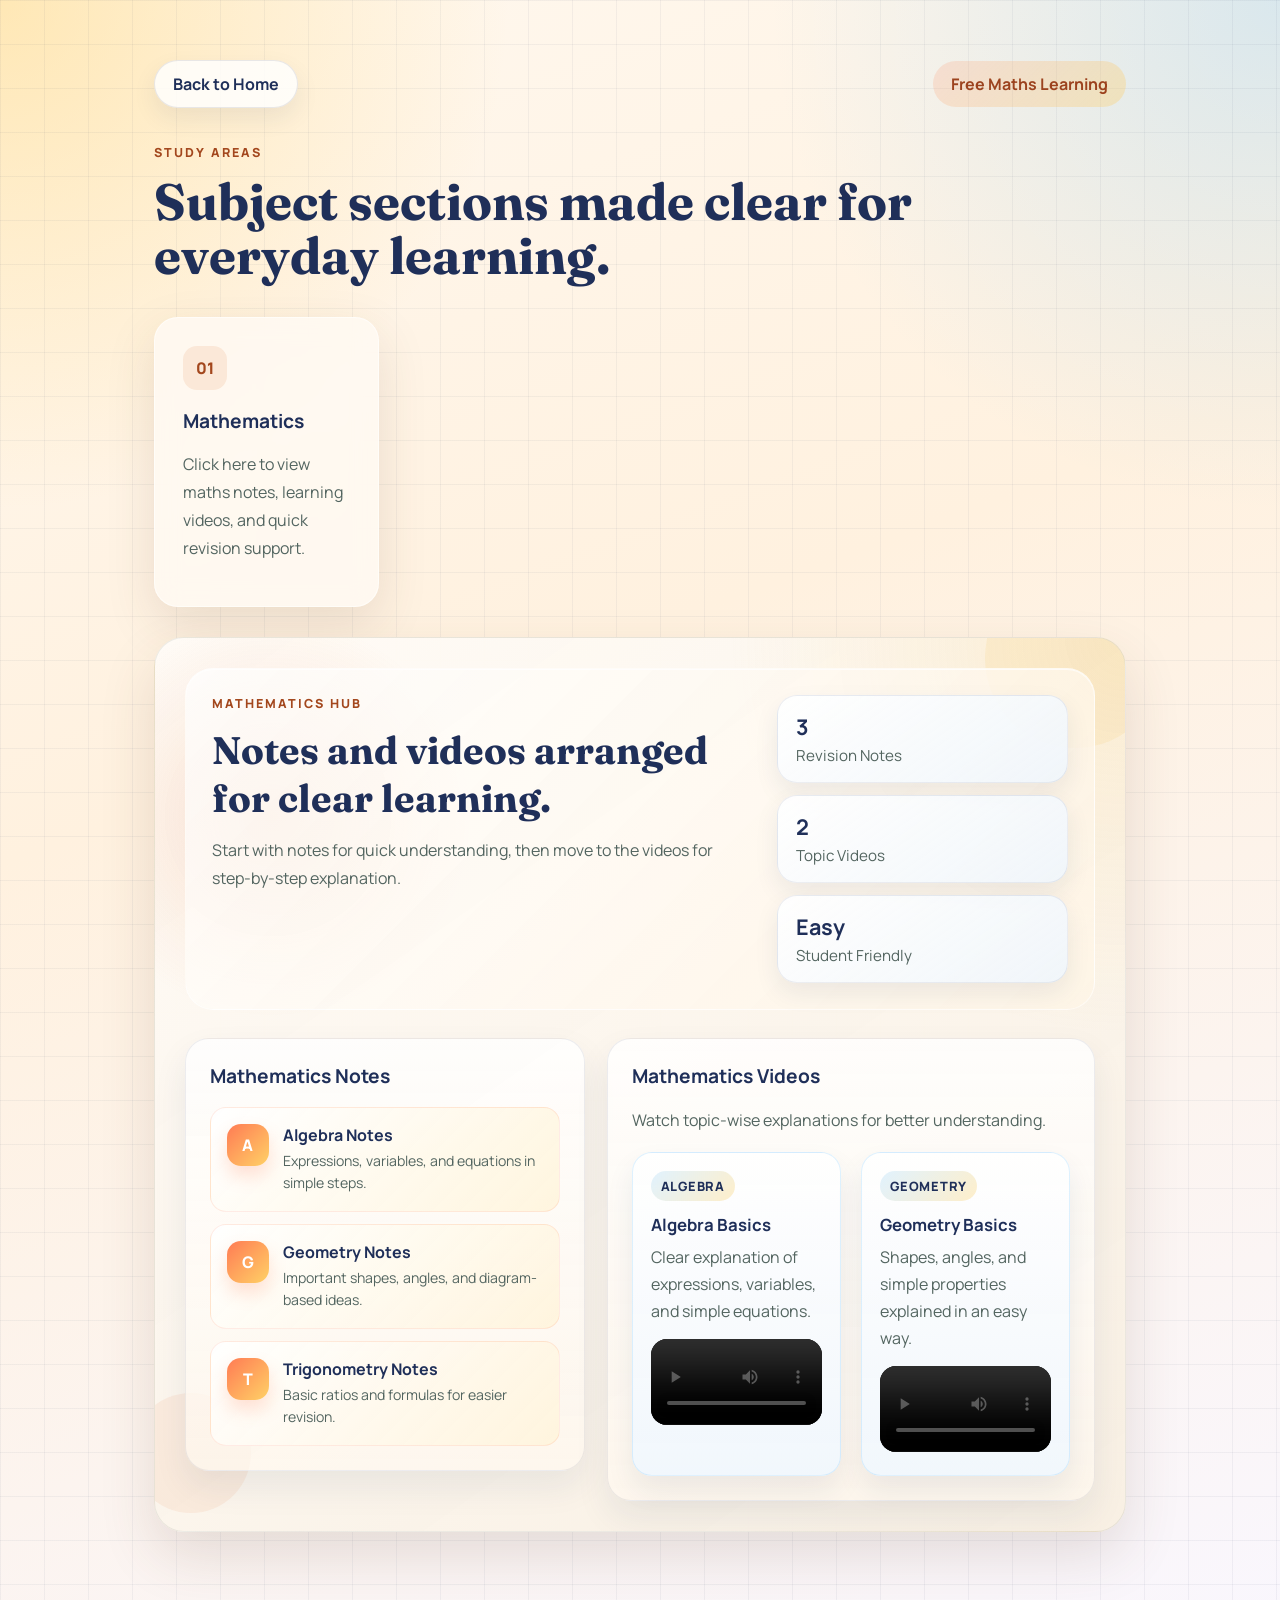
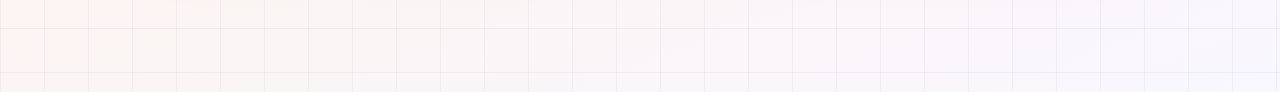
==== maths.html @ 38f3bf74 "Add files via upload" ====
<!DOCTYPE html>
<html lang="en">
<head>
  <meta charset="UTF-8">
  <meta name="viewport" content="width=device-width, initial-scale=1.0">
  <title>Edureach | Mathematics Resources</title>
  <link rel="preconnect" href="https://fonts.googleapis.com">
  <link rel="preconnect" href="https://fonts.gstatic.com" crossorigin>
  <link href="https://fonts.googleapis.com/css2?family=Fraunces:opsz,wght@9..144,600;9..144,700&family=Manrope:wght@400;500;600;700;800&display=swap" rel="stylesheet">
  <link rel="stylesheet" href="styles.css">
</head>
<body class="maths-page">
  <main class="maths-shell">
    <section class="subjects section maths-stage" id="subjects">
      <nav class="maths-topbar fade-up delay-1">
        <a class="maths-backlink" href="index.html">Back to Home</a>
        <span class="maths-mini-badge">Free Maths Learning</span>
      </nav>

      <div class="section-heading fade-up delay-1">
        <p class="eyebrow">Study Areas</p>
        <h2>Subject sections made clear for everyday learning.</h2>
      </div>

      <div class="subjects-grid">
        <article class="subject-card fade-up delay-1" onclick="toggleMathsContent()">
          <span>01</span>
          <h3>Mathematics</h3>
          <p>Click here to view maths notes, learning videos, and quick revision support.</p>
        </article>
      </div>

      <div id="maths-content" class="maths-content show">
        <div class="maths-header">
          <div class="maths-header-copy">
            <p class="eyebrow">Mathematics Hub</p>
            <h3>Notes and videos arranged for clear learning.</h3>
            <p class="maths-intro">
              Start with notes for quick understanding, then move to the videos for step-by-step explanation.
            </p>
          </div>

          <div class="maths-highlights">
            <div class="maths-highlight">
              <strong>3</strong>
              <span>Revision Notes</span>
            </div>
            <div class="maths-highlight">
              <strong>2</strong>
              <span>Topic Videos</span>
            </div>
            <div class="maths-highlight">
              <strong>Easy</strong>
              <span>Student Friendly</span>
            </div>
          </div>
        </div>

        <div class="maths-grid">
          <div class="maths-panel">
            <h3>Mathematics Notes</h3>
            <ul class="notes-list">
              <li>
                <a href="notes/algebra.pdf" target="_blank">
                  <span class="note-icon">A</span>
                  <span class="note-copy">
                    <strong>Algebra Notes</strong>
                    <small>Expressions, variables, and equations in simple steps.</small>
                  </span>
                </a>
              </li>
              <li>
                <a href="notes/geometry.pdf" target="_blank">
                  <span class="note-icon">G</span>
                  <span class="note-copy">
                    <strong>Geometry Notes</strong>
                    <small>Important shapes, angles, and diagram-based ideas.</small>
                  </span>
                </a>
              </li>
              <li>
                <a href="notes/trigonometry.pdf" target="_blank">
                  <span class="note-icon">T</span>
                  <span class="note-copy">
                    <strong>Trigonometry Notes</strong>
                    <small>Basic ratios and formulas for easier revision.</small>
                  </span>
                </a>
              </li>
            </ul>
          </div>

          <div class="maths-panel">
            <div class="video-heading">
              <h3>Mathematics Videos</h3>
              <p>Watch topic-wise explanations for better understanding.</p>
            </div>

            <div class="video-grid">
              <article class="video-card">
                <div class="video-card-top">
                  <span class="video-tag">Algebra</span>
                  <h4>Algebra Basics</h4>
                  <p>Clear explanation of expressions, variables, and simple equations.</p>
                </div>
                <video controls>
                  <source src="videos/algebra.mp4" type="video/mp4">
                  Your browser does not support the video tag.
                </video>
              </article>

              <article class="video-card">
                <div class="video-card-top">
                  <span class="video-tag">Geometry</span>
                  <h4>Geometry Basics</h4>
                  <p>Shapes, angles, and simple properties explained in an easy way.</p>
                </div>
                <video controls>
                  <source src="videos/geometry.mp4" type="video/mp4">
                  Your browser does not support the video tag.
                </video>
              </article>
            </div>
          </div>
        </div>
      </div>
    </section>
  </main>

  <script>
    function toggleMathsContent() {
      document.getElementById("maths-content").classList.toggle("show");
    }
  </script>
</body>
</html>
---- styles.css ----
:root {
  --bg: #f6efe4;
  --bg-soft: #fff9f1;
  --surface: rgba(255, 250, 243, 0.86);
  --surface-strong: #fffdf8;
  --text: #20312d;
  --muted: #536560;
  --accent: #dd6b2d;
  --accent-dark: #a3471d;
  --highlight: #f3c76a;
  --line: rgba(32, 49, 45, 0.1);
  --shadow: 0 18px 50px rgba(94, 63, 39, 0.13);
  --font-body: "Manrope", "Segoe UI", sans-serif;
  --font-display: "Fraunces", Georgia, serif;
  --maths-ink: #1f2f59;
  --maths-accent: #ff7b54;
  --maths-gold: #ffd166;
  --maths-sky: #79c7ff;
}

* {
  box-sizing: border-box;
}

html {
  scroll-behavior: smooth;
}

body {
  margin: 0;
  font-family: var(--font-body);
  color: var(--text);
  background:
    radial-gradient(circle at top left, rgba(243, 199, 106, 0.45), transparent 28%),
    radial-gradient(circle at right center, rgba(221, 107, 45, 0.12), transparent 24%),
    linear-gradient(180deg, #fdf6eb 0%, #f6efe4 45%, #f9f3ea 100%);
}

a {
  color: inherit;
  text-decoration: none;
}

.hero {
  min-height: 100vh;
  padding: 28px 6vw 48px;
}

.topbar {
  display: flex;
  align-items: center;
  justify-content: space-between;
  gap: 16px;
  margin-bottom: 64px;
}

.brand {
  font-family: var(--font-display);
  font-size: 1.7rem;
  font-weight: 700;
  letter-spacing: 0.02em;
}

.nav-link {
  padding: 12px 18px;
  border: 1px solid var(--line);
  border-radius: 999px;
  background: rgba(255, 255, 255, 0.45);
  transition: transform 0.25s ease, background-color 0.25s ease;
}

.nav-link:hover,
.button:hover,
.subject-card:hover,
.info-box:hover,
.resource-item:hover {
  transform: translateY(-4px);
}

.hero-content {
  display: grid;
  grid-template-columns: 1.2fr 0.8fr;
  gap: 36px;
  align-items: center;
}

.hero-text h1,
.section-heading h2,
.resource-panel h2,
.cta-box h2 {
  font-family: var(--font-display);
  line-height: 1.05;
  margin: 0;
}

.hero-text h1 {
  font-size: clamp(2.6rem, 5vw, 5.2rem);
  max-width: 12ch;
}

.eyebrow {
  margin: 0 0 14px;
  color: var(--accent-dark);
  text-transform: uppercase;
  letter-spacing: 0.16em;
  font-size: 0.78rem;
  font-weight: 800;
}

.lead {
  max-width: 58ch;
  margin: 22px 0 0;
  font-size: 1.08rem;
  line-height: 1.8;
  color: var(--muted);
}

.hero-actions {
  display: flex;
  flex-wrap: wrap;
  gap: 14px;
  margin-top: 30px;
}

.button {
  display: inline-flex;
  align-items: center;
  justify-content: center;
  padding: 14px 22px;
  border-radius: 999px;
  font-weight: 700;
  transition: transform 0.25s ease, background-color 0.25s ease, color 0.25s ease;
}

.subject-link {
  display: inline-flex;
  align-items: center;
  justify-content: center;
  margin-top: 18px;
  padding: 12px 18px;
  border: 0;
  border-radius: 999px;
  background: linear-gradient(135deg, var(--accent) 0%, #c85b26 100%);
  color: #fff;
  font: inherit;
  font-weight: 700;
  cursor: pointer;
  box-shadow: 0 14px 28px rgba(163, 71, 29, 0.18);
  transition: transform 0.25s ease, box-shadow 0.25s ease;
}

.subject-link:hover {
  transform: translateY(-2px);
  box-shadow: 0 18px 30px rgba(163, 71, 29, 0.24);
}

.button.primary {
  background: var(--accent);
  color: #fff;
  box-shadow: var(--shadow);
}

.button.secondary {
  background: rgba(255, 255, 255, 0.65);
  border: 1px solid var(--line);
}

.hero-card,
.info-box,
.subject-card,
.resource-panel,
.cta-box {
  background: var(--surface);
  backdrop-filter: blur(12px);
  border: 1px solid rgba(255, 255, 255, 0.55);
  box-shadow: var(--shadow);
}

.hero-card {
  padding: 30px;
  border-radius: 28px;
}

.hero-card h2 {
  margin: 10px 0 18px;
  font-size: 1.8rem;
  font-family: var(--font-display);
}

.hero-card ul {
  margin: 0;
  padding-left: 20px;
  color: var(--muted);
  line-height: 1.9;
}

.card-badge {
  display: inline-block;
  padding: 8px 12px;
  border-radius: 999px;
  background: rgba(243, 199, 106, 0.35);
  color: var(--accent-dark);
  font-weight: 800;
  font-size: 0.85rem;
}

.section {
  padding: 28px 6vw 88px;
}

.section-heading {
  max-width: 58rem;
  margin-bottom: 34px;
}

.section-heading h2,
.resource-panel h2,
.cta-box h2 {
  font-size: clamp(2rem, 4vw, 3.4rem);
}

.problem-grid,
.subjects-grid {
  display: grid;
  gap: 24px;
}

.problem-grid {
  grid-template-columns: repeat(2, minmax(0, 1fr));
}

.info-box,
.subject-card {
  padding: 28px;
  border-radius: 24px;
  transition: transform 0.25s ease;
}

.info-box p,
.subject-card p,
.resource-item p,
.cta-box p {
  color: var(--muted);
  line-height: 1.75;
}

.subjects-grid {
  grid-template-columns: repeat(4, minmax(0, 1fr));
}

.subject-card span {
  display: inline-flex;
  width: 44px;
  height: 44px;
  align-items: center;
  justify-content: center;
  border-radius: 14px;
  background: rgba(221, 107, 45, 0.12);
  color: var(--accent-dark);
  font-weight: 800;
}

.subject-card h3,
.info-box h3,
.resource-item h3 {
  margin: 18px 0 12px;
  font-size: 1.2rem;
}

.resource-panel {
  border-radius: 32px;
  padding: 36px;
}

.resource-list {
  display: grid;
  grid-template-columns: repeat(3, minmax(0, 1fr));
  gap: 18px;
  margin-top: 26px;
}

.resource-item {
  padding: 24px;
  border-radius: 22px;
  background: var(--surface-strong);
  border: 1px solid var(--line);
  transition: transform 0.25s ease;
}

.cta-box {
  border-radius: 30px;
  padding: 42px;
  text-align: center;
}

.fade-up {
  opacity: 0;
  transform: translateY(34px);
  animation: fadeUp 0.95s ease forwards;
}

.delay-1 {
  animation-delay: 0.15s;
}

.delay-2 {
  animation-delay: 0.35s;
}

.delay-3 {
  animation-delay: 0.55s;
}

.delay-4 {
  animation-delay: 0.75s;
}

@keyframes fadeUp {
  to {
    opacity: 1;
    transform: translateY(0);
  }
}

@media (max-width: 980px) {
  .hero-content,
  .problem-grid,
  .subjects-grid,
  .resource-list {
    grid-template-columns: 1fr 1fr;
  }

  .hero-text h1 {
    max-width: none;
  }
}

@media (max-width: 720px) {
  .hero,
  .section {
    padding-left: 20px;
    padding-right: 20px;
  }

  .topbar,
  .hero-actions {
    flex-direction: column;
    align-items: stretch;
  }

  .hero-content,
  .problem-grid,
  .subjects-grid,
  .resource-list {
    grid-template-columns: 1fr;
  }

  .topbar {
    margin-bottom: 36px;
  }

  .hero {
    min-height: auto;
  }

  .hero-card,
  .resource-panel,
  .cta-box {
    padding: 24px;
  }

  .button,
  .nav-link {
    width: 100%;
    text-align: center;
  }
}
.maths-content {
  display: none;
  margin-top: 30px;
  padding: 30px;
  border-radius: 30px;
  position: relative;
  overflow: hidden;
  background:
    radial-gradient(circle at 12% 20%, rgba(221, 107, 45, 0.18), transparent 18%),
    radial-gradient(circle at top right, rgba(243, 199, 106, 0.22), transparent 30%),
    linear-gradient(145deg, rgba(255, 251, 246, 0.98), rgba(248, 239, 226, 0.95));
  border: 1px solid rgba(32, 49, 45, 0.08);
  box-shadow: 0 24px 56px rgba(94, 63, 39, 0.14);
}

.maths-content::before,
.maths-content::after {
  content: "";
  position: absolute;
  border-radius: 999px;
  pointer-events: none;
}

.maths-content::before {
  width: 180px;
  height: 180px;
  top: -70px;
  right: -40px;
  background: rgba(243, 199, 106, 0.16);
}

.maths-content::after {
  width: 120px;
  height: 120px;
  bottom: 18px;
  left: -24px;
  background: rgba(221, 107, 45, 0.08);
}

.maths-page {
  min-height: 100vh;
  color: var(--maths-ink);
  background:
    radial-gradient(circle at top left, rgba(255, 209, 102, 0.42), transparent 24%),
    radial-gradient(circle at right top, rgba(121, 199, 255, 0.28), transparent 24%),
    linear-gradient(160deg, #fff8ef 0%, #fff1df 40%, #f9f7ff 100%);
}

.maths-shell {
  min-height: 100vh;
  padding: 32px 6vw 72px;
  background-image:
    linear-gradient(rgba(31, 47, 89, 0.05) 1px, transparent 1px),
    linear-gradient(90deg, rgba(31, 47, 89, 0.05) 1px, transparent 1px);
  background-size: 44px 44px;
}

.maths-stage {
  max-width: 1200px;
  margin: 0 auto;
}

.maths-topbar {
  display: flex;
  align-items: center;
  justify-content: space-between;
  gap: 16px;
  margin-bottom: 36px;
}

.maths-backlink,
.maths-mini-badge {
  display: inline-flex;
  align-items: center;
  border-radius: 999px;
  padding: 12px 18px;
  font-weight: 700;
}

.maths-backlink {
  background: rgba(255, 255, 255, 0.82);
  color: var(--maths-ink);
  border: 1px solid rgba(31, 47, 89, 0.1);
  box-shadow: 0 10px 24px rgba(31, 47, 89, 0.08);
}

.maths-mini-badge {
  background: linear-gradient(135deg, rgba(255, 123, 84, 0.16), rgba(255, 209, 102, 0.34));
  color: #9c431f;
}

.maths-content.show {
  display: block;
  animation: fadeUp 0.6s ease;
}

.maths-header {
  position: relative;
  z-index: 1;
  display: grid;
  grid-template-columns: 1.3fr 0.7fr;
  gap: 24px;
  margin-bottom: 28px;
  padding: 26px;
  border-radius: 28px;
  background: linear-gradient(135deg, rgba(255, 255, 255, 0.72), rgba(255, 245, 230, 0.8));
  border: 1px solid rgba(255, 255, 255, 0.55);
  box-shadow: inset 0 1px 0 rgba(255, 255, 255, 0.7);
}

.maths-header h3 {
  margin: 0;
  font-family: var(--font-display);
  font-size: clamp(1.8rem, 3vw, 2.4rem);
}

.maths-header-copy {
  max-width: 42rem;
}

.maths-intro {
  max-width: 58ch;
  margin: 14px 0 0;
  color: var(--muted);
  line-height: 1.75;
}

.maths-highlights {
  display: grid;
  gap: 12px;
}

.maths-highlight {
  padding: 16px 18px;
  border-radius: 20px;
  background: linear-gradient(145deg, rgba(255, 255, 255, 0.92), rgba(237, 246, 255, 0.8));
  border: 1px solid rgba(31, 47, 89, 0.08);
  box-shadow: 0 10px 24px rgba(31, 47, 89, 0.08);
}

.maths-highlight strong {
  display: block;
  font-size: 1.35rem;
  color: var(--maths-ink);
}

.maths-highlight span {
  display: block;
  margin-top: 4px;
  color: var(--muted);
  font-size: 0.95rem;
}

.maths-grid {
  position: relative;
  z-index: 1;
  display: grid;
  grid-template-columns: 0.9fr 1.1fr;
  gap: 22px;
  align-items: start;
}

.maths-panel {
  padding: 24px;
  border-radius: 24px;
  background: linear-gradient(180deg, rgba(255, 255, 255, 0.8), rgba(255, 248, 239, 0.72));
  border: 1px solid rgba(31, 47, 89, 0.08);
  box-shadow: 0 16px 34px rgba(31, 47, 89, 0.08);
}

.maths-panel h3 {
  margin: 0 0 18px;
  font-size: 1.2rem;
}

.notes-list {
  margin: 0;
  padding: 0;
  list-style: none;
  display: grid;
  gap: 12px;
}

.notes-list li {
  background: linear-gradient(135deg, rgba(255, 255, 255, 0.92), rgba(255, 244, 219, 0.86));
  border: 1px solid rgba(255, 123, 84, 0.14);
  border-radius: 16px;
  overflow: hidden;
}

.notes-list a {
  display: grid;
  grid-template-columns: auto 1fr;
  gap: 14px;
  align-items: start;
  padding: 16px;
  color: var(--maths-ink);
  text-decoration: none;
}

.note-icon {
  display: inline-flex;
  width: 42px;
  height: 42px;
  align-items: center;
  justify-content: center;
  border-radius: 14px;
  background: linear-gradient(135deg, var(--maths-accent) 0%, var(--maths-gold) 100%);
  color: #fff;
  font-weight: 800;
  box-shadow: 0 10px 18px rgba(255, 123, 84, 0.22);
}

.note-copy {
  display: grid;
  gap: 4px;
}

.note-copy strong {
  color: var(--maths-ink);
  font-size: 1rem;
}

.note-copy small {
  color: var(--muted);
  font-size: 0.88rem;
  line-height: 1.6;
}

.video-grid {
  display: grid;
  grid-template-columns: repeat(2, minmax(0, 1fr));
  gap: 20px;
  margin-top: 16px;
}

.video-heading p {
  margin: 0 0 18px;
  color: var(--muted);
  line-height: 1.7;
}

.video-card {
  padding: 18px;
  border-radius: 20px;
  background: linear-gradient(180deg, rgba(255, 255, 255, 0.88), rgba(239, 247, 255, 0.86));
  border: 1px solid rgba(121, 199, 255, 0.24);
  box-shadow: 0 14px 28px rgba(31, 47, 89, 0.08);
}

.video-card-top {
  margin-bottom: 14px;
}

.video-tag {
  display: inline-flex;
  padding: 6px 10px;
  border-radius: 999px;
  background: linear-gradient(135deg, rgba(121, 199, 255, 0.22), rgba(255, 209, 102, 0.34));
  color: var(--maths-ink);
  font-size: 0.8rem;
  font-weight: 800;
  letter-spacing: 0.06em;
  text-transform: uppercase;
}

.video-card h4 {
  margin: 12px 0 8px;
  font-size: 1.05rem;
}

.video-card p {
  margin: 0;
  color: var(--muted);
  line-height: 1.7;
}

.video-grid video {
  width: 100%;
  border-radius: 16px;
  background: #000;
  overflow: hidden;
}

@media (max-width: 980px) {
  .maths-header,
  .maths-grid {
    grid-template-columns: 1fr;
  }
}

@media (max-width: 720px) {
  .subject-link {
    width: 100%;
  }

  .maths-content {
    padding: 22px;
  }

  .maths-header,
  .maths-panel {
    padding: 20px;
  }

  .maths-shell {
    padding-left: 20px;
    padding-right: 20px;
  }

  .maths-topbar {
    flex-direction: column;
    align-items: stretch;
  }

  .video-grid {
    grid-template-columns: 1fr;
  }
}
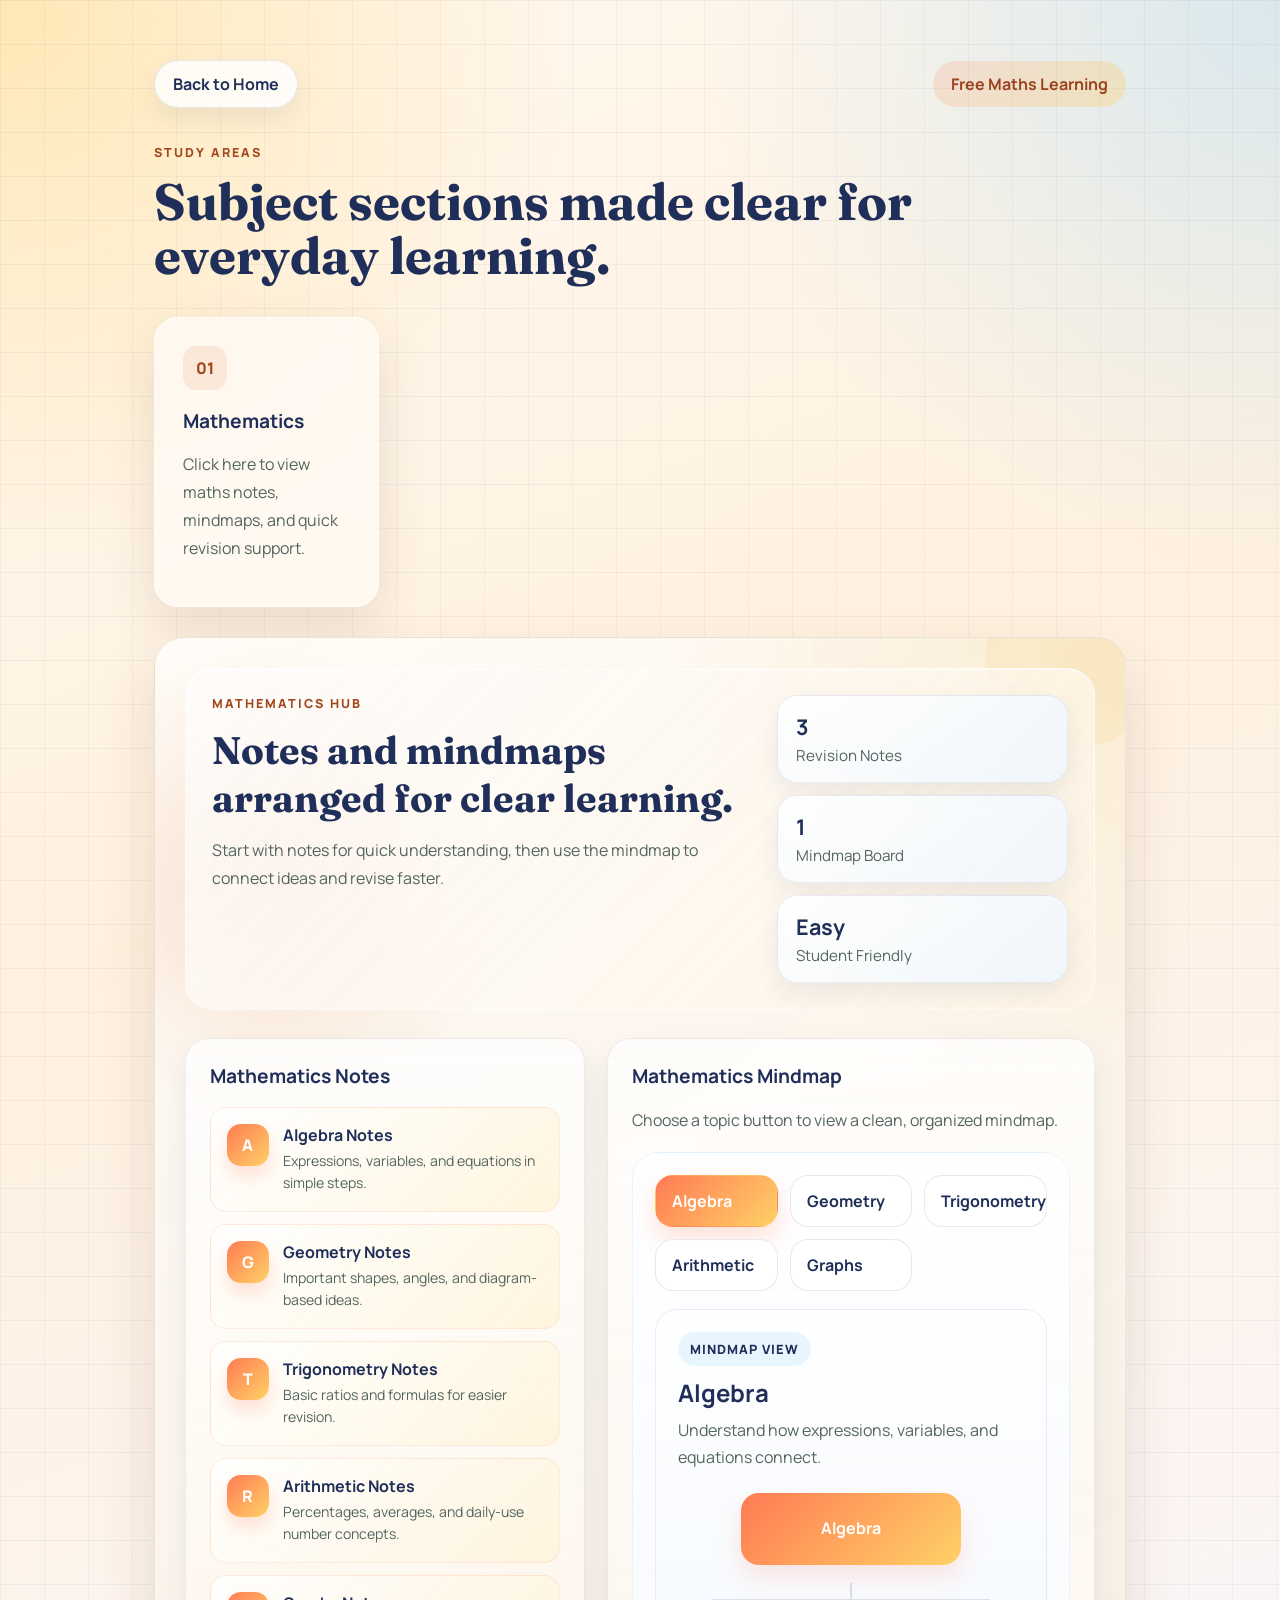
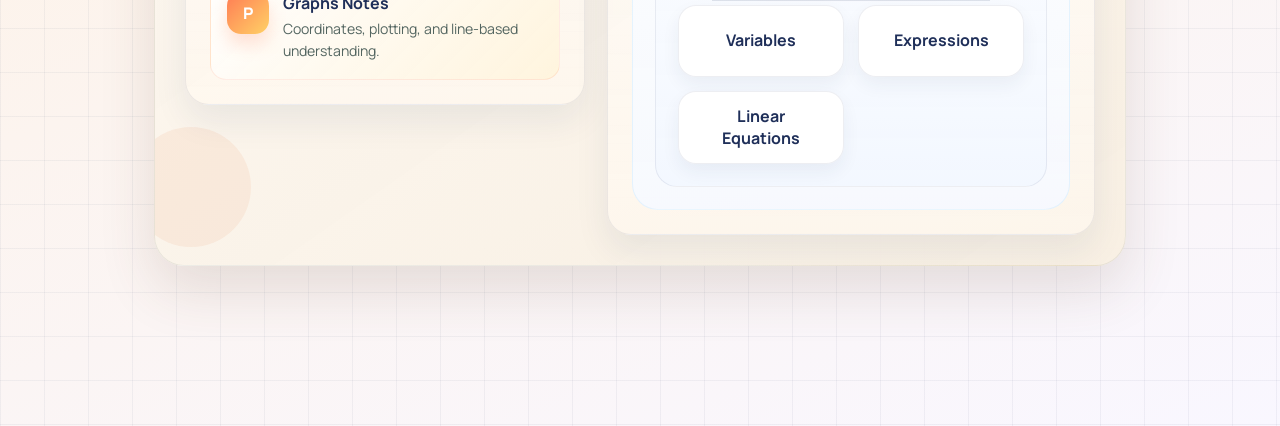
==== commit cb2d5b6d: "Add files via upload Adding from VS code to here" ====
--- a/maths.html
+++ b/maths.html
@@ -26,7 +26,7 @@
         <article class="subject-card fade-up delay-1" onclick="toggleMathsContent()">
           <span>01</span>
           <h3>Mathematics</h3>
-          <p>Click here to view maths notes, learning videos, and quick revision support.</p>
+          <p>Click here to view maths notes, mindmaps, and quick revision support.</p>
         </article>
       </div>
 
@@ -34,9 +34,9 @@
         <div class="maths-header">
           <div class="maths-header-copy">
             <p class="eyebrow">Mathematics Hub</p>
-            <h3>Notes and videos arranged for clear learning.</h3>
+            <h3>Notes and mindmaps arranged for clear learning.</h3>
             <p class="maths-intro">
-              Start with notes for quick understanding, then move to the videos for step-by-step explanation.
+              Start with notes for quick understanding, then use the mindmap to connect ideas and revise faster.
             </p>
           </div>
 
@@ -46,8 +46,8 @@
               <span>Revision Notes</span>
             </div>
             <div class="maths-highlight">
-              <strong>2</strong>
-              <span>Topic Videos</span>
+              <strong>1</strong>
+              <span>Mindmap Board</span>
             </div>
             <div class="maths-highlight">
               <strong>Easy</strong>
@@ -87,39 +87,58 @@
                   </span>
                 </a>
               </li>
+              <li>
+                <a href="notes/arithmetic.pdf" target="_blank">
+                  <span class="note-icon">R</span>
+                  <span class="note-copy">
+                    <strong>Arithmetic Notes</strong>
+                    <small>Percentages, averages, and daily-use number concepts.</small>
+                  </span>
+                </a>
+              </li>
+              <li>
+                <a href="notes/graphs.pdf" target="_blank">
+                  <span class="note-icon">P</span>
+                  <span class="note-copy">
+                    <strong>Graphs Notes</strong>
+                    <small>Coordinates, plotting, and line-based understanding.</small>
+                  </span>
+                </a>
+              </li>
             </ul>
           </div>
 
           <div class="maths-panel">
-            <div class="video-heading">
-              <h3>Mathematics Videos</h3>
-              <p>Watch topic-wise explanations for better understanding.</p>
-            </div>
-
-            <div class="video-grid">
-              <article class="video-card">
-                <div class="video-card-top">
-                  <span class="video-tag">Algebra</span>
-                  <h4>Algebra Basics</h4>
-                  <p>Clear explanation of expressions, variables, and simple equations.</p>
+            <div class="mindmap-heading">
+              <h3>Mathematics Mindmap</h3>
+              <p>Choose a topic button to view a clean, organized mindmap.</p>
+            </div>
+
+            <div class="mindmap-board">
+              <div class="mindmap-buttons" aria-label="Mathematics topics">
+                <a class="mindmap-topic active" href="mindmap-viewer.html?subject=maths&topic=algebra" target="_blank" rel="noopener noreferrer" onclick="selectMindmap('algebra', this)">Algebra</a>
+                <a class="mindmap-topic" href="mindmap-viewer.html?subject=maths&topic=geometry" target="_blank" rel="noopener noreferrer" onclick="selectMindmap('geometry', this)">Geometry</a>
+                <a class="mindmap-topic" href="mindmap-viewer.html?subject=maths&topic=trigonometry" target="_blank" rel="noopener noreferrer" onclick="selectMindmap('trigonometry', this)">Trigonometry</a>
+                <a class="mindmap-topic" href="mindmap-viewer.html?subject=maths&topic=arithmetic" target="_blank" rel="noopener noreferrer" onclick="selectMindmap('arithmetic', this)">Arithmetic</a>
+                <a class="mindmap-topic" href="mindmap-viewer.html?subject=maths&topic=graphs" target="_blank" rel="noopener noreferrer" onclick="selectMindmap('graphs', this)">Graphs</a>
+              </div>
+
+              <div class="mindmap-display">
+                <div class="mindmap-display-head">
+                  <span class="mindmap-badge">Mindmap View</span>
+                  <h4 id="mindmap-title">Algebra</h4>
+                  <p id="mindmap-summary">Understand how expressions, variables, and equations connect.</p>
                 </div>
-                <video controls>
-                  <source src="videos/algebra.mp4" type="video/mp4">
-                  Your browser does not support the video tag.
-                </video>
-              </article>
-
-              <article class="video-card">
-                <div class="video-card-top">
-                  <span class="video-tag">Geometry</span>
-                  <h4>Geometry Basics</h4>
-                  <p>Shapes, angles, and simple properties explained in an easy way.</p>
+
+                <div class="mindmap-flow">
+                  <div class="mindmap-node root-node" id="mindmap-root">Algebra</div>
+                  <div class="mindmap-children" id="mindmap-children">
+                    <div class="mindmap-node child-node">Variables</div>
+                    <div class="mindmap-node child-node">Expressions</div>
+                    <div class="mindmap-node child-node">Linear Equations</div>
+                  </div>
                 </div>
-                <video controls>
-                  <source src="videos/geometry.mp4" type="video/mp4">
-                  Your browser does not support the video tag.
-                </video>
-              </article>
+              </div>
             </div>
           </div>
         </div>
@@ -128,8 +147,61 @@
   </main>
 
   <script>
+    const mindmapData = {
+      algebra: {
+        title: "Algebra",
+        summary: "Understand how expressions, variables, and equations connect.",
+        root: "Algebra",
+        children: ["Variables", "Expressions", "Linear Equations"]
+      },
+      geometry: {
+        title: "Geometry",
+        summary: "See how shapes, lines, and angles are linked in one topic.",
+        root: "Geometry",
+        children: ["Shapes", "Angles", "Constructions"]
+      },
+      trigonometry: {
+        title: "Trigonometry",
+        summary: "Connect triangle ratios with identities and formula use.",
+        root: "Trigonometry",
+        children: ["Ratios", "Identities", "Formulas"]
+      },
+      arithmetic: {
+        title: "Arithmetic",
+        summary: "Revise everyday number topics in a simple linked flow.",
+        root: "Arithmetic",
+        children: ["Percentages", "Profit and Loss", "Averages"]
+      },
+      graphs: {
+        title: "Graphs",
+        summary: "Organize graph ideas from coordinates to straight lines.",
+        root: "Graphs",
+        children: ["Coordinates", "Plotting", "Lines"]
+      }
+    };
+
     function toggleMathsContent() {
       document.getElementById("maths-content").classList.toggle("show");
+    }
+
+    function selectMindmap(topic, button) {
+      const data = mindmapData[topic];
+      if (!data) return;
+
+      document.getElementById("mindmap-title").textContent = data.title;
+      document.getElementById("mindmap-summary").textContent = data.summary;
+      document.getElementById("mindmap-root").textContent = data.root;
+      document.getElementById("mindmap-children").innerHTML = data.children
+        .map((item) => `<div class="mindmap-node child-node">${item}</div>`)
+        .join("");
+
+      document.querySelectorAll(".mindmap-topic").forEach((topicButton) => {
+        topicButton.classList.remove("active");
+      });
+
+      if (button) {
+        button.classList.add("active");
+      }
     }
   </script>
 </body>
--- a/styles.css
+++ b/styles.css
@@ -16,6 +16,19 @@
   --maths-accent: #ff7b54;
   --maths-gold: #ffd166;
   --maths-sky: #79c7ff;
+  --science-ink: #18454f;
+  --science-accent: #1f9d8b;
+  --science-lime: #b8de6f;
+  --science-sky: #79d7f0;
+  --english-ink: #43315b;
+  --english-accent: #c56cf0;
+  --english-rose: #ff8fab;
+  --english-cream: #fff1d6;
+  --social-ink: #4a3827;
+  --social-clay: #a85d38;
+  --social-sand: #dcc08a;
+  --social-sky: #7eb7d1;
+  --social-olive: #6f8c57;
 }
 
 * {
@@ -432,6 +445,206 @@
   background-size: 44px 44px;
 }
 
+.science-page {
+  min-height: 100vh;
+  color: var(--science-ink);
+  background:
+    radial-gradient(circle at 14% 20%, rgba(121, 215, 240, 0.2), transparent 18%),
+    radial-gradient(circle at 84% 14%, rgba(184, 222, 111, 0.16), transparent 16%),
+    radial-gradient(circle at 50% 100%, rgba(31, 157, 139, 0.06), transparent 28%),
+    linear-gradient(160deg, #f8fffd 0%, #f2fcf9 42%, #f4fbff 100%);
+}
+
+.science-shell {
+  min-height: 100vh;
+  padding: 32px 6vw 72px;
+  position: relative;
+  overflow: hidden;
+}
+
+.english-page {
+  min-height: 100vh;
+  color: var(--english-ink);
+  background:
+    radial-gradient(circle at 18% 16%, rgba(255, 143, 171, 0.16), transparent 18%),
+    radial-gradient(circle at 84% 12%, rgba(197, 108, 240, 0.14), transparent 18%),
+    linear-gradient(160deg, #fffaf5 0%, #fff7fc 44%, #fffdf7 100%);
+}
+
+.english-shell {
+  min-height: 100vh;
+  padding: 32px 6vw 72px;
+  position: relative;
+  overflow: hidden;
+}
+
+.social-page {
+  min-height: 100vh;
+  color: var(--social-ink);
+  background:
+    radial-gradient(circle at 14% 18%, rgba(168, 93, 56, 0.24), transparent 20%),
+    radial-gradient(circle at 84% 14%, rgba(126, 183, 209, 0.26), transparent 20%),
+    radial-gradient(circle at 50% 100%, rgba(111, 140, 87, 0.14), transparent 26%),
+    linear-gradient(160deg, #fff6ea 0%, #f4ead9 42%, #eaf4f7 100%);
+}
+
+.social-shell {
+  min-height: 100vh;
+  padding: 32px 6vw 72px;
+  position: relative;
+  overflow: hidden;
+  background:
+    linear-gradient(90deg, rgba(168, 93, 56, 0.04) 0, rgba(168, 93, 56, 0.04) 1px, transparent 1px, transparent 120px),
+    linear-gradient(rgba(74, 56, 39, 0.025) 0, rgba(74, 56, 39, 0.025) 1px, transparent 1px, transparent 120px);
+  background-size: 120px 120px;
+}
+
+.social-shell::before,
+.social-shell::after {
+  content: "";
+  position: absolute;
+  pointer-events: none;
+  opacity: 0.5;
+}
+
+.social-shell::before {
+  width: 320px;
+  height: 320px;
+  top: 40px;
+  right: -50px;
+  border-radius: 50%;
+  background:
+    radial-gradient(circle at 30% 30%, rgba(168, 93, 56, 0.22) 0 18px, transparent 19px),
+    radial-gradient(circle at 62% 52%, rgba(126, 183, 209, 0.22) 0 12px, transparent 13px),
+    radial-gradient(circle at 48% 74%, rgba(111, 140, 87, 0.22) 0 14px, transparent 15px),
+    radial-gradient(circle at center, rgba(234, 212, 167, 0.18), transparent 56%);
+}
+
+.social-shell::after {
+  width: 300px;
+  height: 240px;
+  bottom: 24px;
+  left: -30px;
+  border-radius: 28px;
+  background:
+    linear-gradient(45deg, rgba(220, 192, 138, 0.24), rgba(255, 255, 255, 0.04)),
+    radial-gradient(circle at 22% 22%, rgba(168, 93, 56, 0.1) 0 10px, transparent 11px),
+    radial-gradient(circle at 74% 68%, rgba(126, 183, 209, 0.12) 0 12px, transparent 13px);
+}
+
+.social-motifs {
+  position: absolute;
+  inset: 0;
+  pointer-events: none;
+  z-index: 0;
+}
+
+.motif {
+  position: absolute;
+  font-family: var(--font-display);
+  font-size: clamp(1.2rem, 2vw, 2rem);
+  letter-spacing: 0.08em;
+  text-transform: uppercase;
+  color: rgba(74, 56, 39, 0.12);
+}
+
+.motif-compass {
+  top: 90px;
+  left: 40px;
+  transform: rotate(-10deg);
+}
+
+.motif-map {
+  top: 180px;
+  right: 80px;
+  transform: rotate(8deg);
+}
+
+.motif-pillars {
+  bottom: 170px;
+  left: 60px;
+  transform: rotate(-8deg);
+}
+
+.motif-coins {
+  bottom: 80px;
+  right: 70px;
+  transform: rotate(6deg);
+}
+
+.social-shell > :not(.social-motifs) {
+  position: relative;
+  z-index: 1;
+}
+
+.english-letters {
+  position: absolute;
+  inset: 0;
+  z-index: 0;
+  pointer-events: none;
+  overflow: hidden;
+}
+
+.english-letters span {
+  position: absolute;
+  font-family: var(--font-display);
+  font-size: clamp(1.4rem, 3vw, 2.8rem);
+  color: rgba(67, 49, 91, 0.18);
+  text-shadow: 0 10px 24px rgba(197, 108, 240, 0.08);
+  animation: driftLetter 12s ease-in-out infinite;
+}
+
+.english-letters span:nth-child(1) { top: 8%; left: 8%; animation-delay: 0s; }
+.english-letters span:nth-child(2) { top: 14%; left: 24%; animation-delay: 1s; }
+.english-letters span:nth-child(3) { top: 10%; right: 18%; animation-delay: 2s; }
+.english-letters span:nth-child(4) { top: 28%; left: 12%; animation-delay: 3s; }
+.english-letters span:nth-child(5) { top: 34%; right: 10%; animation-delay: 4s; }
+.english-letters span:nth-child(6) { top: 50%; left: 6%; animation-delay: 5s; }
+.english-letters span:nth-child(7) { top: 54%; right: 22%; animation-delay: 6s; }
+.english-letters span:nth-child(8) { top: 66%; left: 20%; animation-delay: 7s; }
+.english-letters span:nth-child(9) { top: 70%; right: 8%; animation-delay: 8s; }
+.english-letters span:nth-child(10) { bottom: 18%; left: 10%; animation-delay: 9s; }
+.english-letters span:nth-child(11) { bottom: 10%; left: 38%; animation-delay: 10s; }
+.english-letters span:nth-child(12) { bottom: 14%; right: 14%; animation-delay: 11s; }
+
+.english-shell > :not(.english-letters) {
+  position: relative;
+  z-index: 1;
+}
+
+.science-shell::before,
+.science-shell::after {
+  content: "";
+  position: absolute;
+  border-radius: 999px;
+  pointer-events: none;
+  filter: blur(2px);
+}
+
+.science-shell::before {
+  width: 280px;
+  height: 280px;
+  top: 80px;
+  right: -60px;
+  background:
+    radial-gradient(circle at 32% 32%, rgba(121, 215, 240, 0.26) 0 18px, transparent 19px),
+    radial-gradient(circle at 66% 42%, rgba(31, 157, 139, 0.18) 0 10px, transparent 11px),
+    radial-gradient(circle at 48% 70%, rgba(184, 222, 111, 0.18) 0 14px, transparent 15px),
+    rgba(121, 215, 240, 0.05);
+}
+
+.science-shell::after {
+  width: 220px;
+  height: 220px;
+  bottom: 50px;
+  left: -40px;
+  background:
+    radial-gradient(circle at 30% 34%, rgba(184, 222, 111, 0.24) 0 14px, transparent 15px),
+    radial-gradient(circle at 62% 54%, rgba(121, 215, 240, 0.2) 0 12px, transparent 13px),
+    radial-gradient(circle at 42% 74%, rgba(31, 157, 139, 0.16) 0 9px, transparent 10px),
+    rgba(184, 222, 111, 0.04);
+}
+
 .maths-stage {
   max-width: 1200px;
   margin: 0 auto;
@@ -464,6 +677,21 @@
 .maths-mini-badge {
   background: linear-gradient(135deg, rgba(255, 123, 84, 0.16), rgba(255, 209, 102, 0.34));
   color: #9c431f;
+}
+
+.science-badge {
+  background: linear-gradient(135deg, rgba(31, 157, 139, 0.16), rgba(184, 222, 111, 0.34));
+  color: #17685b;
+}
+
+.english-badge {
+  background: linear-gradient(135deg, rgba(197, 108, 240, 0.18), rgba(255, 143, 171, 0.24));
+  color: #7b3fa4;
+}
+
+.social-badge {
+  background: linear-gradient(135deg, rgba(168, 93, 56, 0.2), rgba(220, 192, 138, 0.3));
+  color: #7d4326;
 }
 
 .maths-content.show {
@@ -480,7 +708,15 @@
   margin-bottom: 28px;
   padding: 26px;
   border-radius: 28px;
-  background: linear-gradient(135deg, rgba(255, 255, 255, 0.72), rgba(255, 245, 230, 0.8));
+  background:
+    linear-gradient(135deg, rgba(255, 255, 255, 0.72), rgba(255, 245, 230, 0.8)),
+    repeating-linear-gradient(
+      -45deg,
+      rgba(94, 63, 39, 0.012) 0,
+      rgba(94, 63, 39, 0.012) 10px,
+      transparent 10px,
+      transparent 20px
+    );
   border: 1px solid rgba(255, 255, 255, 0.55);
   box-shadow: inset 0 1px 0 rgba(255, 255, 255, 0.7);
 }
@@ -540,7 +776,15 @@
 .maths-panel {
   padding: 24px;
   border-radius: 24px;
-  background: linear-gradient(180deg, rgba(255, 255, 255, 0.8), rgba(255, 248, 239, 0.72));
+  background:
+    linear-gradient(180deg, rgba(255, 255, 255, 0.8), rgba(255, 248, 239, 0.72)),
+    repeating-linear-gradient(
+      0deg,
+      rgba(94, 63, 39, 0.01) 0,
+      rgba(94, 63, 39, 0.01) 1px,
+      transparent 1px,
+      transparent 18px
+    );
   border: 1px solid rgba(31, 47, 89, 0.08);
   box-shadow: 0 16px 34px rgba(31, 47, 89, 0.08);
 }
@@ -604,59 +848,513 @@
   line-height: 1.6;
 }
 
-.video-grid {
-  display: grid;
-  grid-template-columns: repeat(2, minmax(0, 1fr));
-  gap: 20px;
-  margin-top: 16px;
-}
-
-.video-heading p {
+.mindmap-heading p {
   margin: 0 0 18px;
   color: var(--muted);
   line-height: 1.7;
 }
 
-.video-card {
-  padding: 18px;
-  border-radius: 20px;
-  background: linear-gradient(180deg, rgba(255, 255, 255, 0.88), rgba(239, 247, 255, 0.86));
-  border: 1px solid rgba(121, 199, 255, 0.24);
-  box-shadow: 0 14px 28px rgba(31, 47, 89, 0.08);
-}
-
-.video-card-top {
-  margin-bottom: 14px;
-}
-
-.video-tag {
+.mindmap-board {
+  margin-top: 10px;
+  border-radius: 26px;
+  padding: 22px;
+  background:
+    linear-gradient(180deg, rgba(255, 255, 255, 0.95), rgba(246, 249, 255, 0.92));
+  border: 1px solid rgba(121, 199, 255, 0.16);
+  display: grid;
+  gap: 18px;
+}
+
+.mindmap-buttons {
+  display: grid;
+  grid-template-columns: repeat(3, minmax(0, 1fr));
+  gap: 12px;
+}
+
+.mindmap-topic {
+  border: 1px solid rgba(31, 47, 89, 0.1);
+  border-radius: 18px;
+  padding: 14px 16px;
+  background: rgba(255, 255, 255, 0.9);
+  color: var(--maths-ink);
+  font: inherit;
+  font-weight: 700;
+  cursor: pointer;
+  transition: transform 0.2s ease, background-color 0.2s ease, border-color 0.2s ease, box-shadow 0.2s ease;
+}
+
+.mindmap-topic:hover {
+  transform: translateY(-2px);
+  box-shadow: 0 10px 20px rgba(31, 47, 89, 0.08);
+}
+
+.mindmap-topic.active {
+  background: linear-gradient(135deg, var(--maths-accent), var(--maths-gold));
+  border-color: transparent;
+  color: #fff;
+  box-shadow: 0 12px 24px rgba(255, 123, 84, 0.22);
+}
+
+.mindmap-display {
+  border-radius: 22px;
+  padding: 22px;
+  background:
+    linear-gradient(180deg, rgba(255, 255, 255, 0.98), rgba(242, 247, 255, 0.92)),
+    repeating-linear-gradient(
+      -45deg,
+      rgba(31, 47, 89, 0.012) 0,
+      rgba(31, 47, 89, 0.012) 8px,
+      transparent 8px,
+      transparent 16px
+    );
+  border: 1px solid rgba(31, 47, 89, 0.08);
+  overflow: hidden;
+}
+
+.mindmap-display-head h4 {
+  margin: 10px 0 8px;
+  color: var(--maths-ink);
+  font-size: 1.5rem;
+}
+
+.mindmap-display-head p {
+  margin: 0;
+  color: var(--muted);
+  line-height: 1.7;
+}
+
+.mindmap-badge {
   display: inline-flex;
-  padding: 6px 10px;
+  padding: 8px 12px;
   border-radius: 999px;
-  background: linear-gradient(135deg, rgba(121, 199, 255, 0.22), rgba(255, 209, 102, 0.34));
+  background: rgba(121, 199, 255, 0.16);
   color: var(--maths-ink);
   font-size: 0.8rem;
   font-weight: 800;
-  letter-spacing: 0.06em;
   text-transform: uppercase;
-}
-
-.video-card h4 {
-  margin: 12px 0 8px;
-  font-size: 1.05rem;
-}
-
-.video-card p {
+  letter-spacing: 0.08em;
+}
+
+.mindmap-flow {
+  margin-top: 22px;
+  display: grid;
+  justify-items: center;
+  gap: 18px;
+}
+
+.mindmap-node {
+  border-radius: 18px;
+  padding: 14px 18px;
+  min-height: 72px;
+  display: flex;
+  align-items: center;
+  justify-content: center;
+  text-align: center;
+  font-weight: 700;
+  line-height: 1.35;
+  overflow-wrap: anywhere;
+  word-break: break-word;
+}
+
+.root-node {
+  min-width: 220px;
+  background: linear-gradient(135deg, var(--maths-accent), var(--maths-gold));
+  color: #fff;
+  box-shadow: 0 12px 26px rgba(255, 123, 84, 0.18);
+}
+
+.mindmap-children {
+  width: 100%;
+  display: grid;
+  grid-template-columns: repeat(auto-fit, minmax(140px, 1fr));
+  gap: 14px;
+  position: relative;
+  padding-top: 22px;
+  align-items: stretch;
+}
+
+.mindmap-children::before {
+  content: "";
+  position: absolute;
+  top: 0;
+  left: 50%;
+  width: 2px;
+  height: 16px;
+  transform: translateX(-50%);
+  background: rgba(31, 47, 89, 0.14);
+}
+
+.mindmap-children::after {
+  content: "";
+  position: absolute;
+  top: 16px;
+  left: 10%;
+  right: 10%;
+  height: 2px;
+  background: rgba(31, 47, 89, 0.12);
+}
+
+.child-node {
+  background: rgba(255, 255, 255, 0.98);
+  border: 1px solid rgba(31, 47, 89, 0.08);
+  color: var(--maths-ink);
+  box-shadow: 0 8px 18px rgba(31, 47, 89, 0.06);
+}
+
+.science-page .maths-content {
+  background:
+    radial-gradient(circle at 16% 18%, rgba(121, 215, 240, 0.16), transparent 18%),
+    radial-gradient(circle at top right, rgba(184, 222, 111, 0.18), transparent 26%),
+    linear-gradient(145deg, rgba(248, 255, 252, 0.98), rgba(238, 251, 247, 0.96));
+}
+
+.science-page .maths-content::before {
+  background: rgba(184, 222, 111, 0.16);
+}
+
+.science-page .maths-content::after {
+  background: rgba(31, 157, 139, 0.08);
+}
+
+.science-page .maths-backlink {
+  color: var(--science-ink);
+  border-color: rgba(24, 69, 79, 0.1);
+  box-shadow: 0 10px 24px rgba(24, 69, 79, 0.08);
+}
+
+.science-page .maths-highlight {
+  background: linear-gradient(145deg, rgba(255, 255, 255, 0.92), rgba(237, 255, 247, 0.84));
+  border-color: rgba(24, 69, 79, 0.08);
+  box-shadow: 0 10px 24px rgba(24, 69, 79, 0.08);
+}
+
+.science-page .maths-highlight strong,
+.science-page .note-copy strong,
+.science-page .mindmap-display-head h4,
+.science-page .mindmap-badge,
+.science-page .mindmap-topic,
+.science-page .child-node {
+  color: var(--science-ink);
+}
+
+.science-page .maths-panel {
+  border-color: rgba(24, 69, 79, 0.08);
+  box-shadow: 0 16px 34px rgba(24, 69, 79, 0.08);
+}
+
+.science-page .notes-list li {
+  background: linear-gradient(135deg, rgba(255, 255, 255, 0.94), rgba(239, 252, 246, 0.88));
+  border-color: rgba(31, 157, 139, 0.16);
+}
+
+.science-icon {
+  background: linear-gradient(135deg, var(--science-accent) 0%, var(--science-lime) 100%);
+  box-shadow: 0 10px 18px rgba(31, 157, 139, 0.2);
+}
+
+.science-board {
+  border-color: rgba(31, 157, 139, 0.16);
+  background:
+    radial-gradient(circle at top right, rgba(121, 215, 240, 0.12), transparent 22%),
+    linear-gradient(180deg, rgba(255, 255, 255, 0.96), rgba(241, 252, 248, 0.94));
+}
+
+.science-topic.active,
+.science-root {
+  background: linear-gradient(135deg, var(--science-accent), var(--science-lime));
+  color: #fff;
+  border-color: transparent;
+  box-shadow: 0 12px 24px rgba(31, 157, 139, 0.2);
+}
+
+.science-display {
+  border-color: rgba(24, 69, 79, 0.08);
+  background:
+    radial-gradient(circle at top left, rgba(184, 222, 111, 0.08), transparent 20%),
+    linear-gradient(180deg, rgba(255, 255, 255, 0.98), rgba(241, 252, 248, 0.94));
+}
+
+.science-display-badge {
+  background: rgba(31, 157, 139, 0.14);
+  color: var(--science-ink);
+}
+
+.english-page .maths-content {
+  background:
+    radial-gradient(circle at 14% 16%, rgba(255, 143, 171, 0.12), transparent 18%),
+    radial-gradient(circle at top right, rgba(197, 108, 240, 0.14), transparent 24%),
+    linear-gradient(145deg, rgba(255, 252, 247, 0.98), rgba(255, 246, 251, 0.96));
+}
+
+.english-page .maths-content::before {
+  background: rgba(255, 241, 214, 0.2);
+}
+
+.english-page .maths-content::after {
+  background: rgba(197, 108, 240, 0.08);
+}
+
+.english-backlink {
+  color: var(--english-ink);
+  border-color: rgba(67, 49, 91, 0.1);
+  box-shadow: 0 10px 24px rgba(67, 49, 91, 0.08);
+}
+
+.english-header {
+  background:
+    linear-gradient(135deg, rgba(255, 255, 255, 0.78), rgba(255, 244, 249, 0.86)),
+    repeating-linear-gradient(
+      -45deg,
+      rgba(197, 108, 240, 0.014) 0,
+      rgba(197, 108, 240, 0.014) 10px,
+      transparent 10px,
+      transparent 20px
+    );
+}
+
+.english-highlight {
+  background: linear-gradient(145deg, rgba(255, 255, 255, 0.94), rgba(255, 243, 248, 0.84));
+  border-color: rgba(67, 49, 91, 0.08);
+  box-shadow: 0 10px 24px rgba(67, 49, 91, 0.08);
+}
+
+.english-page .maths-highlight strong,
+.english-page .note-copy strong,
+.english-page .mindmap-display-head h4,
+.english-page .mindmap-badge,
+.english-page .mindmap-topic,
+.english-page .child-node {
+  color: var(--english-ink);
+}
+
+.english-panel {
+  border-color: rgba(67, 49, 91, 0.08);
+  box-shadow: 0 16px 34px rgba(67, 49, 91, 0.08);
+}
+
+.english-page .notes-list li {
+  background: linear-gradient(135deg, rgba(255, 255, 255, 0.95), rgba(255, 244, 249, 0.88));
+  border-color: rgba(255, 143, 171, 0.16);
+}
+
+.english-icon {
+  background: linear-gradient(135deg, var(--english-accent) 0%, var(--english-rose) 100%);
+  box-shadow: 0 10px 18px rgba(197, 108, 240, 0.2);
+}
+
+.english-board {
+  border-color: rgba(197, 108, 240, 0.16);
+  background:
+    radial-gradient(circle at top right, rgba(255, 143, 171, 0.1), transparent 20%),
+    linear-gradient(180deg, rgba(255, 255, 255, 0.96), rgba(255, 246, 251, 0.94));
+}
+
+.english-buttons {
+  grid-template-columns: repeat(2, minmax(0, 1fr));
+}
+
+.english-topic.active,
+.english-root {
+  background: linear-gradient(135deg, var(--english-accent), var(--english-rose));
+  color: #fff;
+  border-color: transparent;
+  box-shadow: 0 12px 24px rgba(197, 108, 240, 0.22);
+}
+
+.english-display {
+  border-color: rgba(67, 49, 91, 0.08);
+  background:
+    radial-gradient(circle at top left, rgba(255, 241, 214, 0.2), transparent 20%),
+    linear-gradient(180deg, rgba(255, 255, 255, 0.98), rgba(255, 247, 251, 0.94));
+}
+
+.english-display-badge {
+  background: rgba(197, 108, 240, 0.12);
+  color: var(--english-ink);
+}
+
+.social-page .maths-content {
+  background:
+    radial-gradient(circle at 14% 16%, rgba(168, 93, 56, 0.16), transparent 18%),
+    radial-gradient(circle at top right, rgba(126, 183, 209, 0.18), transparent 22%),
+    linear-gradient(145deg, rgba(255, 249, 241, 0.99), rgba(245, 239, 227, 0.98));
+}
+
+.social-page .maths-content::before {
+  background: rgba(234, 212, 167, 0.2);
+}
+
+.social-page .maths-content::after {
+  background: rgba(111, 140, 87, 0.1);
+}
+
+.social-backlink {
+  color: var(--social-ink);
+  border-color: rgba(74, 56, 39, 0.1);
+  box-shadow: 0 10px 24px rgba(74, 56, 39, 0.08);
+}
+
+.social-header {
+  background:
+    linear-gradient(135deg, rgba(255, 255, 255, 0.8), rgba(247, 239, 226, 0.9)),
+    repeating-linear-gradient(
+      -45deg,
+      rgba(168, 93, 56, 0.014) 0,
+      rgba(168, 93, 56, 0.014) 10px,
+      transparent 10px,
+      transparent 20px
+    );
+}
+
+.social-highlight {
+  background: linear-gradient(145deg, rgba(255, 255, 255, 0.94), rgba(244, 236, 220, 0.9));
+  border-color: rgba(74, 56, 39, 0.08);
+  box-shadow: 0 10px 24px rgba(74, 56, 39, 0.08);
+}
+
+.social-page .maths-highlight strong,
+.social-page .note-copy strong,
+.social-page .mindmap-display-head h4,
+.social-page .mindmap-badge,
+.social-page .mindmap-topic,
+.social-page .child-node {
+  color: var(--social-ink);
+}
+
+.social-panel {
+  border-color: rgba(74, 56, 39, 0.08);
+  box-shadow: 0 16px 34px rgba(74, 56, 39, 0.08);
+}
+
+.social-page .notes-list li {
+  background: linear-gradient(135deg, rgba(255, 255, 255, 0.95), rgba(244, 237, 223, 0.92));
+  border-color: rgba(168, 93, 56, 0.16);
+}
+
+.social-icon {
+  background: linear-gradient(135deg, var(--social-clay) 0%, var(--social-sand) 100%);
+  box-shadow: 0 10px 18px rgba(168, 93, 56, 0.2);
+}
+
+.social-board {
+  border-color: rgba(126, 183, 209, 0.18);
+  background:
+    radial-gradient(circle at top right, rgba(126, 183, 209, 0.12), transparent 20%),
+    radial-gradient(circle at bottom left, rgba(111, 140, 87, 0.08), transparent 22%),
+    linear-gradient(180deg, rgba(255, 255, 255, 0.96), rgba(246, 241, 231, 0.95));
+}
+
+.social-buttons {
+  grid-template-columns: repeat(2, minmax(0, 1fr));
+}
+
+.social-topic.active,
+.social-root {
+  background: linear-gradient(135deg, var(--social-clay), var(--social-sand));
+  color: #fff;
+  border-color: transparent;
+  box-shadow: 0 12px 24px rgba(168, 93, 56, 0.22);
+}
+
+.social-display {
+  border-color: rgba(74, 56, 39, 0.08);
+  background:
+    radial-gradient(circle at top left, rgba(111, 140, 87, 0.1), transparent 18%),
+    radial-gradient(circle at top right, rgba(126, 183, 209, 0.08), transparent 18%),
+    linear-gradient(180deg, rgba(255, 255, 255, 0.98), rgba(247, 242, 232, 0.96));
+}
+
+.social-display-badge {
+  background: rgba(168, 93, 56, 0.12);
+  color: var(--social-ink);
+}
+
+.mindmap-viewer-page {
+  min-height: 100vh;
   margin: 0;
-  color: var(--muted);
-  line-height: 1.7;
-}
-
-.video-grid video {
-  width: 100%;
-  border-radius: 16px;
-  background: #000;
-  overflow: hidden;
+  background:
+    radial-gradient(circle at top left, rgba(121, 199, 255, 0.18), transparent 20%),
+    radial-gradient(circle at right top, rgba(255, 143, 171, 0.14), transparent 20%),
+    linear-gradient(160deg, #fffdf9 0%, #f9f7ff 100%);
+  color: #2f3450;
+}
+
+.mindmap-viewer-shell {
+  min-height: 100vh;
+  display: grid;
+  place-items: center;
+  padding: 24px;
+}
+
+.mindmap-viewer-card {
+  width: min(680px, 100%);
+  padding: 34px;
+  border-radius: 28px;
+  background:
+    linear-gradient(180deg, rgba(255, 255, 255, 0.96), rgba(247, 244, 255, 0.92)),
+    repeating-linear-gradient(
+      -45deg,
+      rgba(47, 52, 80, 0.01) 0,
+      rgba(47, 52, 80, 0.01) 10px,
+      transparent 10px,
+      transparent 20px
+    );
+  border: 1px solid rgba(47, 52, 80, 0.08);
+  box-shadow: 0 20px 48px rgba(47, 52, 80, 0.1);
+}
+
+.mindmap-viewer-badge {
+  display: inline-flex;
+  padding: 8px 12px;
+  border-radius: 999px;
+  background: rgba(197, 108, 240, 0.12);
+  color: #6f4396;
+  font-size: 0.8rem;
+  font-weight: 800;
+  letter-spacing: 0.08em;
+  text-transform: uppercase;
+}
+
+.mindmap-viewer-card h1 {
+  margin: 16px 0 12px;
+  font-family: var(--font-display);
+  font-size: clamp(2rem, 4vw, 3rem);
+}
+
+.mindmap-viewer-card p {
+  margin: 0;
+  color: #5e647a;
+  line-height: 1.75;
+  font-size: 1.02rem;
+}
+
+.mindmap-viewer-note {
+  margin-top: 16px !important;
+}
+
+.mindmap-viewer-back {
+  display: inline-flex;
+  align-items: center;
+  justify-content: center;
+  margin-top: 26px;
+  padding: 12px 18px;
+  border-radius: 999px;
+  background: linear-gradient(135deg, #c56cf0, #ff8fab);
+  color: #fff;
+  font-weight: 700;
+  text-decoration: none;
+}
+
+@keyframes driftLetter {
+  0%, 100% {
+    transform: translateY(0) rotate(0deg);
+    opacity: 0.55;
+  }
+
+  50% {
+    transform: translateY(-18px) rotate(6deg);
+    opacity: 1;
+  }
 }
 
 @media (max-width: 980px) {
@@ -664,6 +1362,15 @@
   .maths-grid {
     grid-template-columns: 1fr;
   }
+
+  .mindmap-buttons,
+  .mindmap-children {
+    grid-template-columns: 1fr 1fr;
+  }
+
+  .mindmap-node {
+    min-height: 68px;
+  }
 }
 
 @media (max-width: 720px) {
@@ -690,7 +1397,23 @@
     align-items: stretch;
   }
 
-  .video-grid {
+  .mindmap-board {
+    padding: 20px;
+  }
+
+  .mindmap-buttons,
+  .mindmap-children {
+    width: 100%;
     grid-template-columns: 1fr;
   }
-}
+
+  .mindmap-children::after {
+    left: 24px;
+    right: 24px;
+  }
+
+  .mindmap-node {
+    min-height: 60px;
+    padding: 12px 14px;
+  }
+}
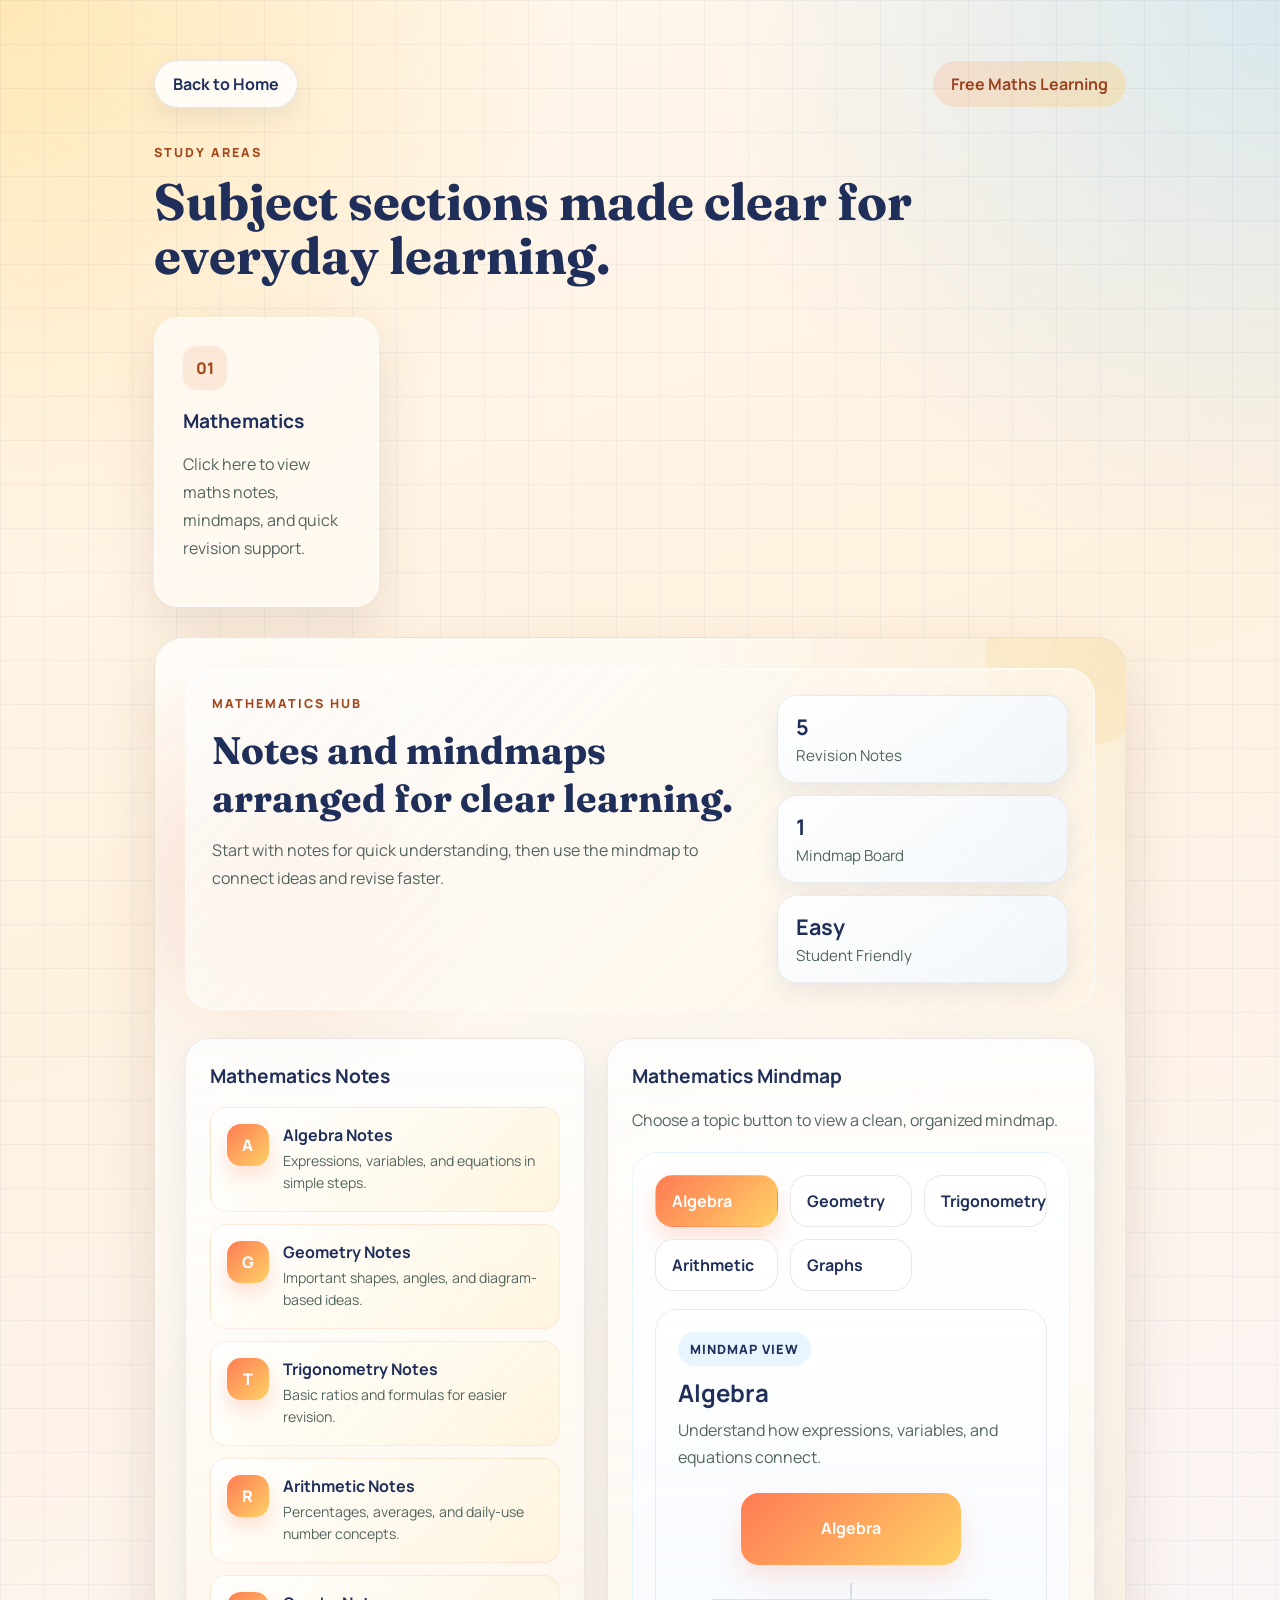
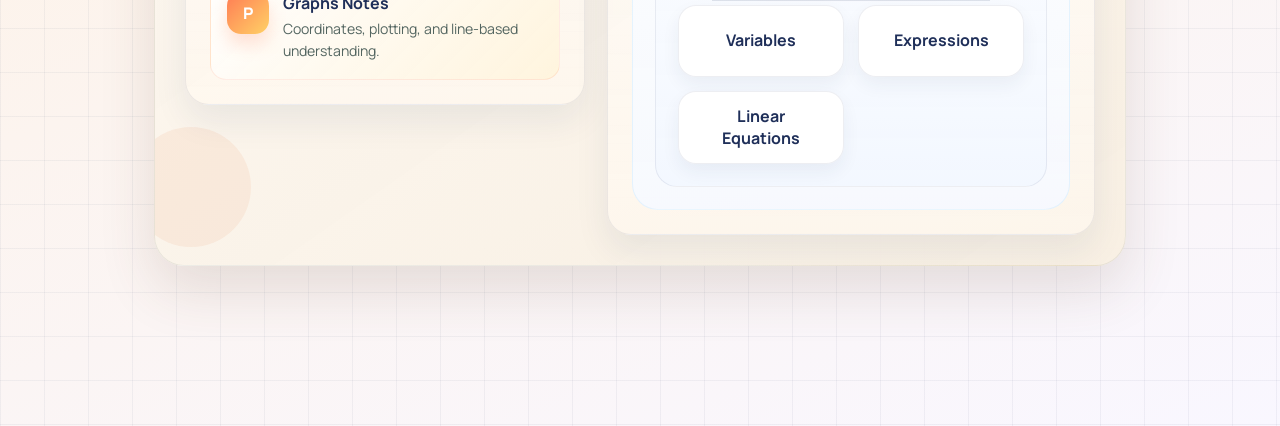
==== commit ba110482: "Fix typo in maths.html highlights" ====
--- a/maths.html
+++ b/maths.html
@@ -42,7 +42,7 @@
 
           <div class="maths-highlights">
             <div class="maths-highlight">
-              <strong>3</strong>
+              <strong>5</strong>
               <span>Revision Notes</span>
             </div>
             <div class="maths-highlight">
